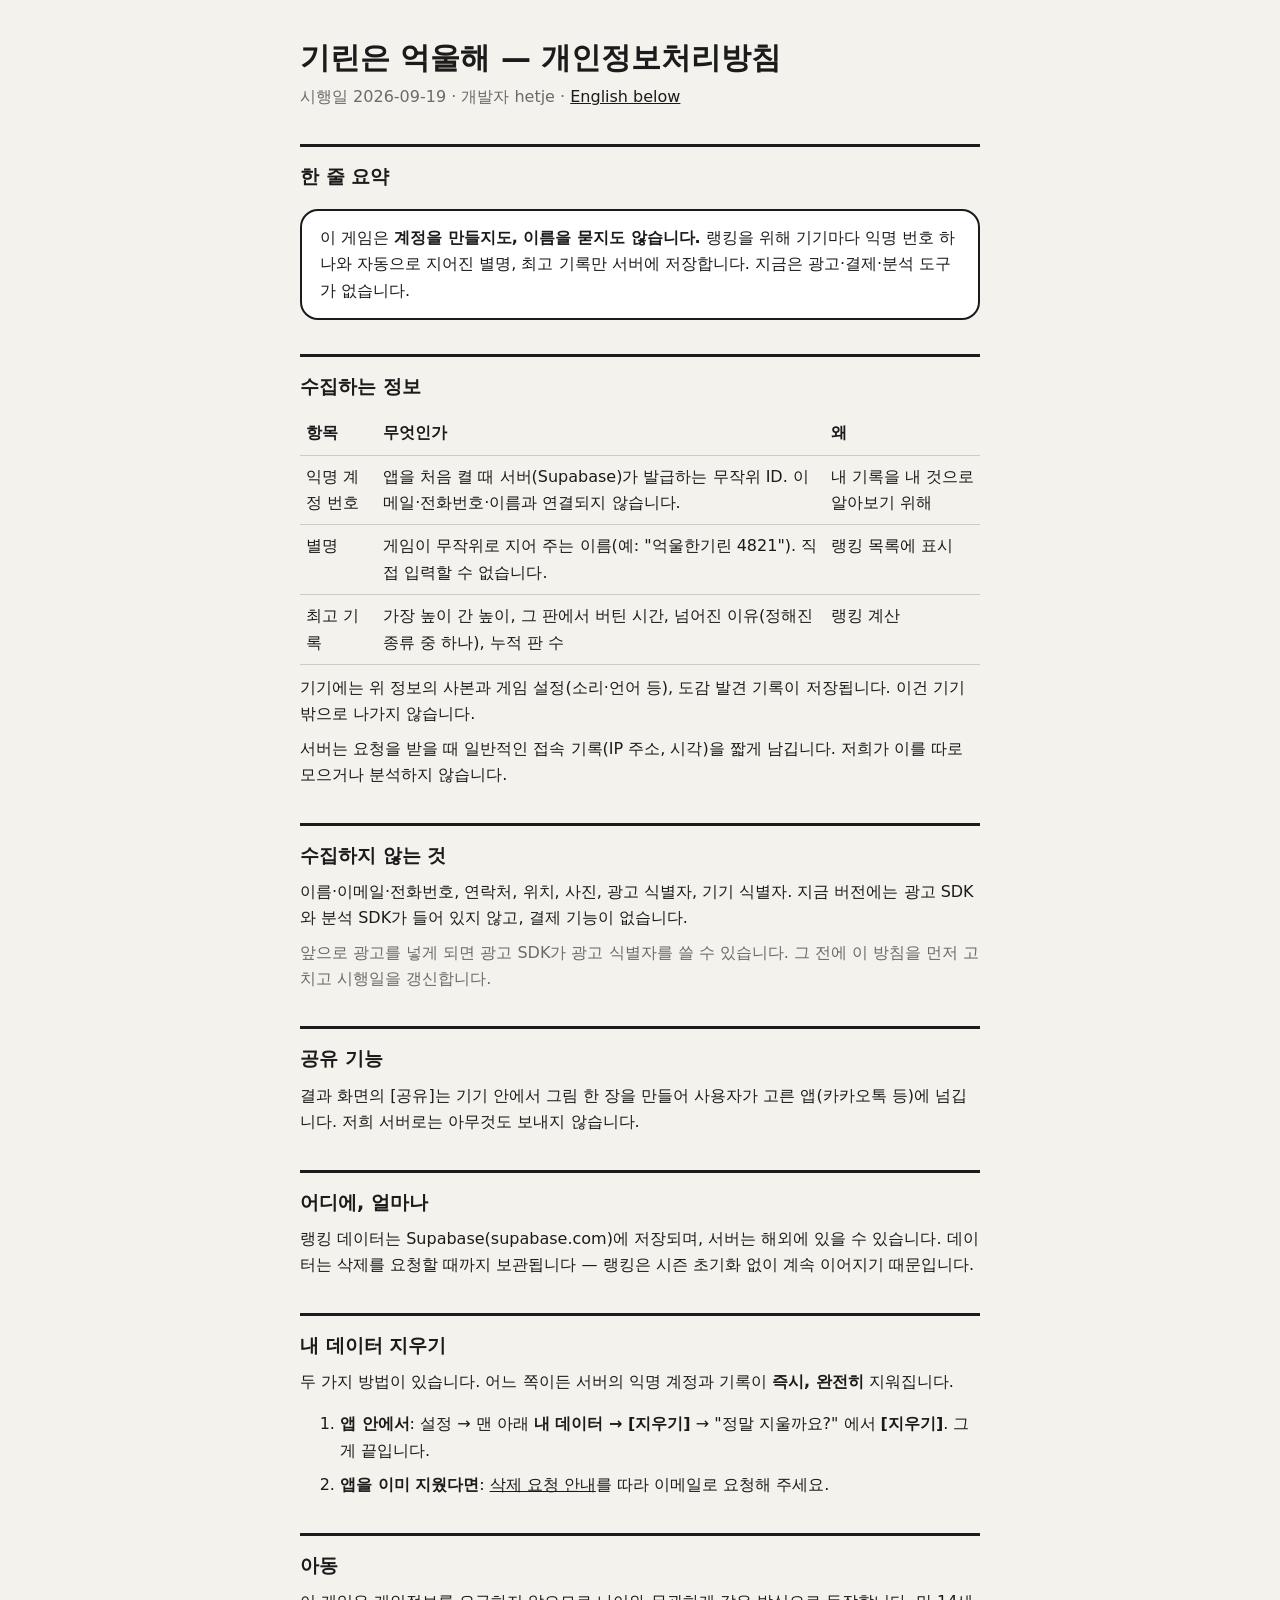
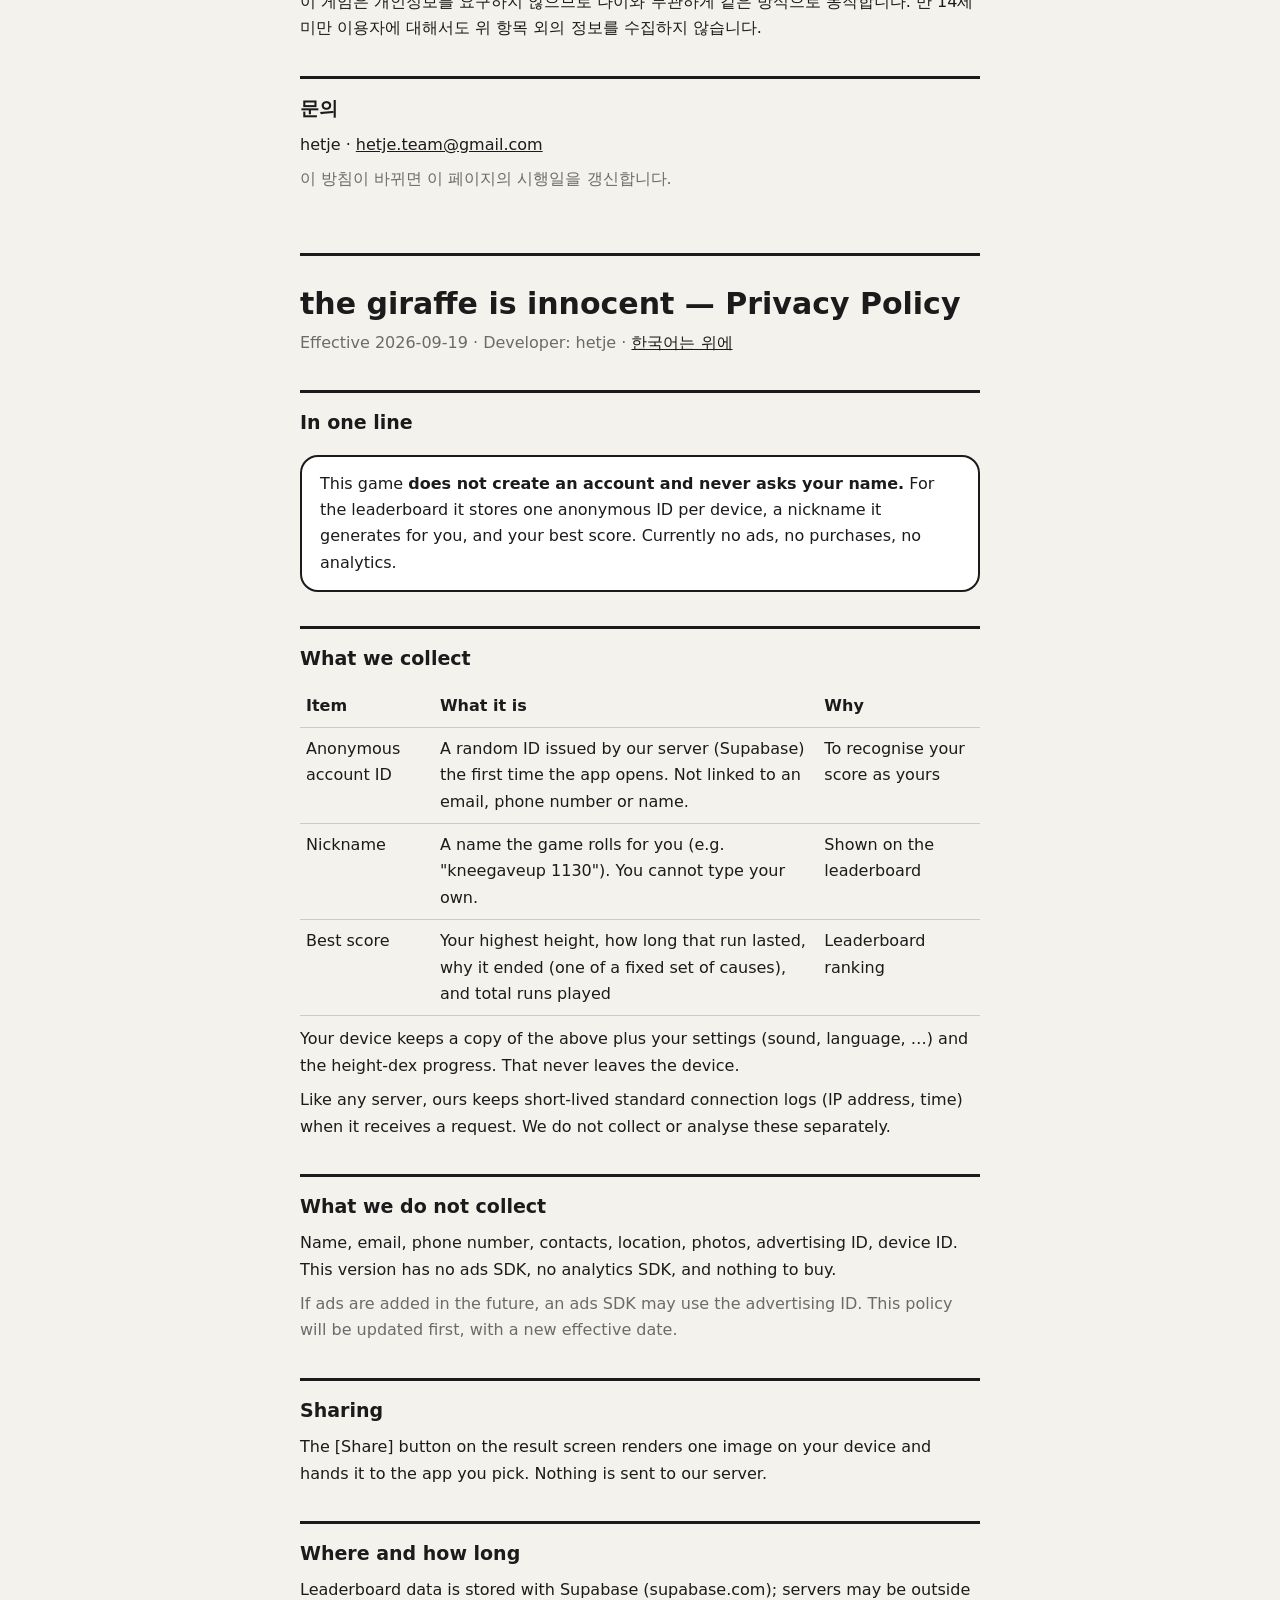
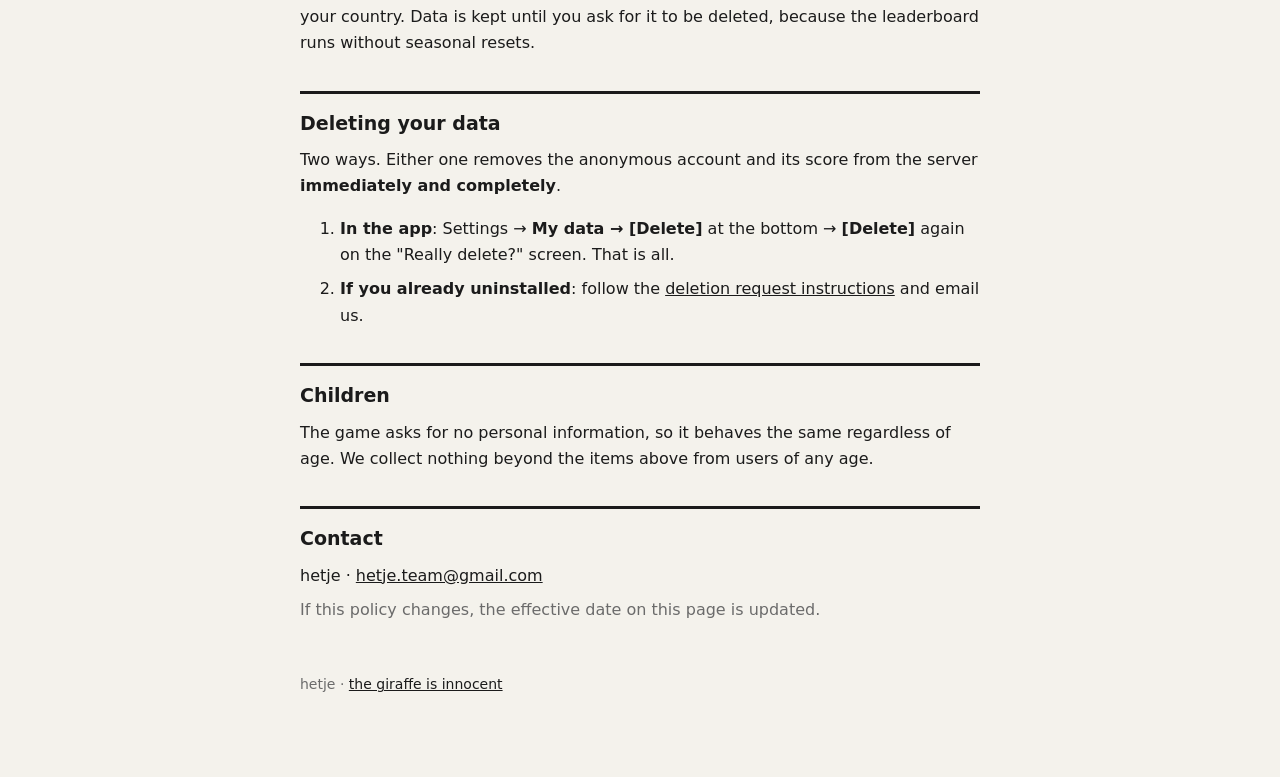
==== growleg/privacy.html @ 600aefa6 "growleg: privacy policy, data deletion, support page (ko/en)" ====
<!doctype html><html lang="ko"><head><meta charset="utf-8"><meta name="viewport" content="width=device-width,initial-scale=1">
<title>기린은 억울해 · 개인정보처리방침 / the giraffe is innocent · Privacy Policy</title>
<link rel="stylesheet" href="style.css"></head><body><main>

<h1 id="ko">기린은 억울해 — 개인정보처리방침</h1>
<p class="muted">시행일 2026-09-19 · 개발자 hetje · <a href="#en">English below</a></p>

<h2>한 줄 요약</h2>
<div class="box">이 게임은 <b>계정을 만들지도, 이름을 묻지도 않습니다.</b> 랭킹을 위해 기기마다 익명 번호 하나와 자동으로 지어진 별명, 최고 기록만 서버에 저장합니다. 지금은 광고·결제·분석 도구가 없습니다.</div>

<h2>수집하는 정보</h2>
<table>
<tr><th>항목</th><th>무엇인가</th><th>왜</th></tr>
<tr><td>익명 계정 번호</td><td>앱을 처음 켤 때 서버(Supabase)가 발급하는 무작위 ID. 이메일·전화번호·이름과 연결되지 않습니다.</td><td>내 기록을 내 것으로 알아보기 위해</td></tr>
<tr><td>별명</td><td>게임이 무작위로 지어 주는 이름(예: "억울한기린 4821"). 직접 입력할 수 없습니다.</td><td>랭킹 목록에 표시</td></tr>
<tr><td>최고 기록</td><td>가장 높이 간 높이, 그 판에서 버틴 시간, 넘어진 이유(정해진 종류 중 하나), 누적 판 수</td><td>랭킹 계산</td></tr>
</table>
<p>기기에는 위 정보의 사본과 게임 설정(소리·언어 등), 도감 발견 기록이 저장됩니다. 이건 기기 밖으로 나가지 않습니다.</p>
<p>서버는 요청을 받을 때 일반적인 접속 기록(IP 주소, 시각)을 짧게 남깁니다. 저희가 이를 따로 모으거나 분석하지 않습니다.</p>

<h2>수집하지 않는 것</h2>
<p>이름·이메일·전화번호, 연락처, 위치, 사진, 광고 식별자, 기기 식별자. 지금 버전에는 광고 SDK와 분석 SDK가 들어 있지 않고, 결제 기능이 없습니다.</p>
<p class="muted">앞으로 광고를 넣게 되면 광고 SDK가 광고 식별자를 쓸 수 있습니다. 그 전에 이 방침을 먼저 고치고 시행일을 갱신합니다.</p>

<h2>공유 기능</h2>
<p>결과 화면의 [공유]는 기기 안에서 그림 한 장을 만들어 사용자가 고른 앱(카카오톡 등)에 넘깁니다. 저희 서버로는 아무것도 보내지 않습니다.</p>

<h2>어디에, 얼마나</h2>
<p>랭킹 데이터는 Supabase(supabase.com)에 저장되며, 서버는 해외에 있을 수 있습니다. 데이터는 삭제를 요청할 때까지 보관됩니다 — 랭킹은 시즌 초기화 없이 계속 이어지기 때문입니다.</p>

<h2>내 데이터 지우기</h2>
<p>두 가지 방법이 있습니다. 어느 쪽이든 서버의 익명 계정과 기록이 <b>즉시, 완전히</b> 지워집니다.</p>
<ol>
<li><b>앱 안에서</b>: 설정 → 맨 아래 <b>내 데이터 → [지우기]</b> → "정말 지울까요?" 에서 <b>[지우기]</b>. 그게 끝입니다.</li>
<li><b>앱을 이미 지웠다면</b>: <a href="delete.html">삭제 요청 안내</a>를 따라 이메일로 요청해 주세요.</li>
</ol>

<h2>아동</h2>
<p>이 게임은 개인정보를 요구하지 않으므로 나이와 무관하게 같은 방식으로 동작합니다. 만 14세 미만 이용자에 대해서도 위 항목 외의 정보를 수집하지 않습니다.</p>

<h2>문의</h2>
<p>hetje · <a href="mailto:hetje.team@gmail.com">hetje.team@gmail.com</a></p>
<p class="muted">이 방침이 바뀌면 이 페이지의 시행일을 갱신합니다.</p>

<hr style="border:0;border-top:3px solid #1b1b1b;margin:60px 0 30px">

<h1 id="en">the giraffe is innocent — Privacy Policy</h1>
<p class="muted">Effective 2026-09-19 · Developer: hetje · <a href="#ko">한국어는 위에</a></p>

<h2>In one line</h2>
<div class="box">This game <b>does not create an account and never asks your name.</b> For the leaderboard it stores one anonymous ID per device, a nickname it generates for you, and your best score. Currently no ads, no purchases, no analytics.</div>

<h2>What we collect</h2>
<table>
<tr><th>Item</th><th>What it is</th><th>Why</th></tr>
<tr><td>Anonymous account ID</td><td>A random ID issued by our server (Supabase) the first time the app opens. Not linked to an email, phone number or name.</td><td>To recognise your score as yours</td></tr>
<tr><td>Nickname</td><td>A name the game rolls for you (e.g. "kneegaveup 1130"). You cannot type your own.</td><td>Shown on the leaderboard</td></tr>
<tr><td>Best score</td><td>Your highest height, how long that run lasted, why it ended (one of a fixed set of causes), and total runs played</td><td>Leaderboard ranking</td></tr>
</table>
<p>Your device keeps a copy of the above plus your settings (sound, language, …) and the height-dex progress. That never leaves the device.</p>
<p>Like any server, ours keeps short-lived standard connection logs (IP address, time) when it receives a request. We do not collect or analyse these separately.</p>

<h2>What we do not collect</h2>
<p>Name, email, phone number, contacts, location, photos, advertising ID, device ID. This version has no ads SDK, no analytics SDK, and nothing to buy.</p>
<p class="muted">If ads are added in the future, an ads SDK may use the advertising ID. This policy will be updated first, with a new effective date.</p>

<h2>Sharing</h2>
<p>The [Share] button on the result screen renders one image on your device and hands it to the app you pick. Nothing is sent to our server.</p>

<h2>Where and how long</h2>
<p>Leaderboard data is stored with Supabase (supabase.com); servers may be outside your country. Data is kept until you ask for it to be deleted, because the leaderboard runs without seasonal resets.</p>

<h2>Deleting your data</h2>
<p>Two ways. Either one removes the anonymous account and its score from the server <b>immediately and completely</b>.</p>
<ol>
<li><b>In the app</b>: Settings → <b>My data → [Delete]</b> at the bottom → <b>[Delete]</b> again on the "Really delete?" screen. That is all.</li>
<li><b>If you already uninstalled</b>: follow the <a href="delete.html#en">deletion request instructions</a> and email us.</li>
</ol>

<h2>Children</h2>
<p>The game asks for no personal information, so it behaves the same regardless of age. We collect nothing beyond the items above from users of any age.</p>

<h2>Contact</h2>
<p>hetje · <a href="mailto:hetje.team@gmail.com">hetje.team@gmail.com</a></p>
<p class="muted">If this policy changes, the effective date on this page is updated.</p>

<footer>hetje · <a href="index.html">the giraffe is innocent</a></footer>
</main></body></html>
---- growleg/style.css ----
:root{color-scheme:light;--ink:#1b1b1b;--paper:#f4f2ec;--grey:#6b6b6b}
body{margin:0;background:var(--paper);color:var(--ink);font:16px/1.65 -apple-system,"Apple SD Gothic Neo","Noto Sans KR",system-ui,sans-serif}
main{max-width:680px;margin:0 auto;padding:40px 22px 80px}
h1{font-size:30px;line-height:1.2;margin:0 0 6px}
h2{font-size:19px;margin:34px 0 8px;padding-top:14px;border-top:3px solid var(--ink)}
p,li{margin:8px 0}small,.muted{color:var(--grey)}
a{color:var(--ink)}
.lang{display:flex;gap:8px;margin:14px 0 26px}
.lang a{border:2.5px solid var(--ink);border-radius:999px;padding:6px 16px;text-decoration:none;font-weight:600;background:#fff}
.lang a.on{background:var(--ink);color:#fff}
table{border-collapse:collapse;width:100%;margin:10px 0}
td,th{border-bottom:1.5px solid #cfcbc2;padding:8px 6px;text-align:left;vertical-align:top}
th{font-weight:700}
code{background:#e9e6de;padding:1px 6px;border-radius:6px}
.box{border:2.5px solid var(--ink);border-radius:18px;padding:14px 18px;margin:16px 0;background:#fff}
footer{margin-top:50px;color:var(--grey);font-size:14px}
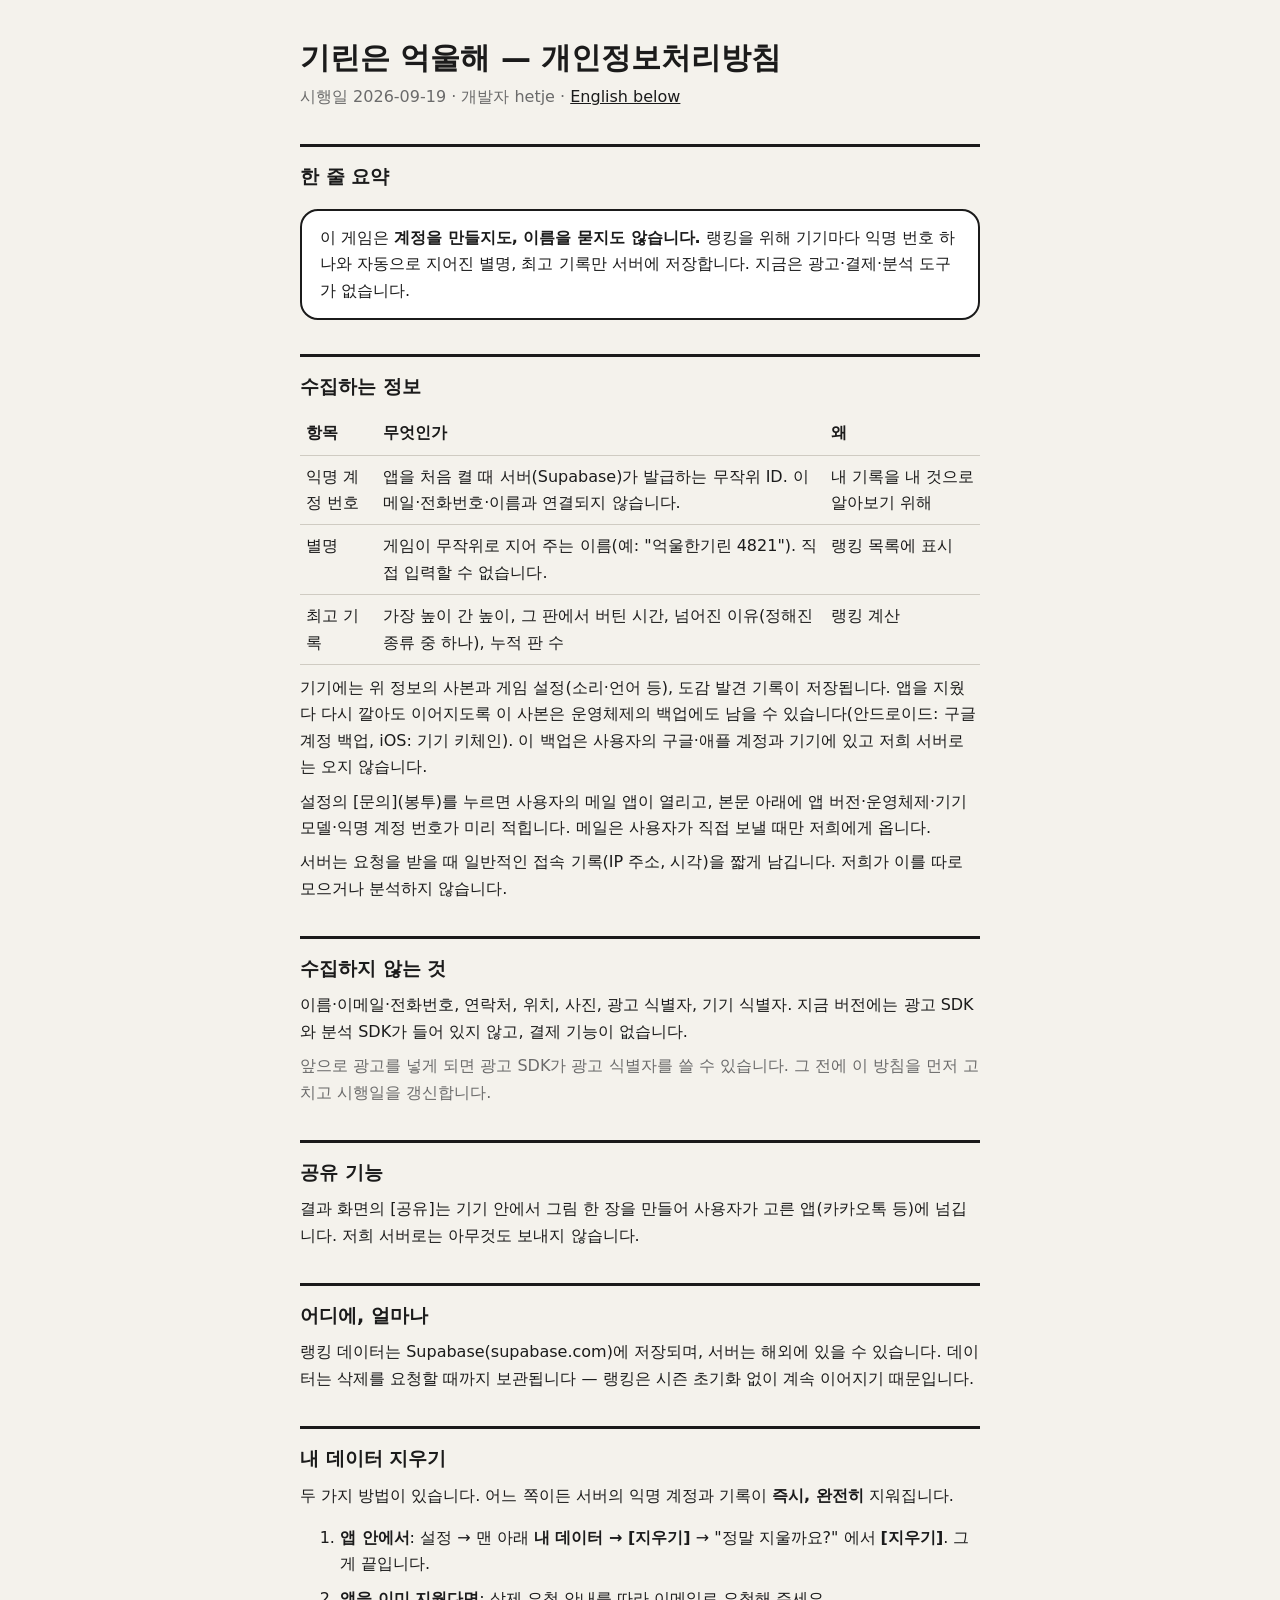
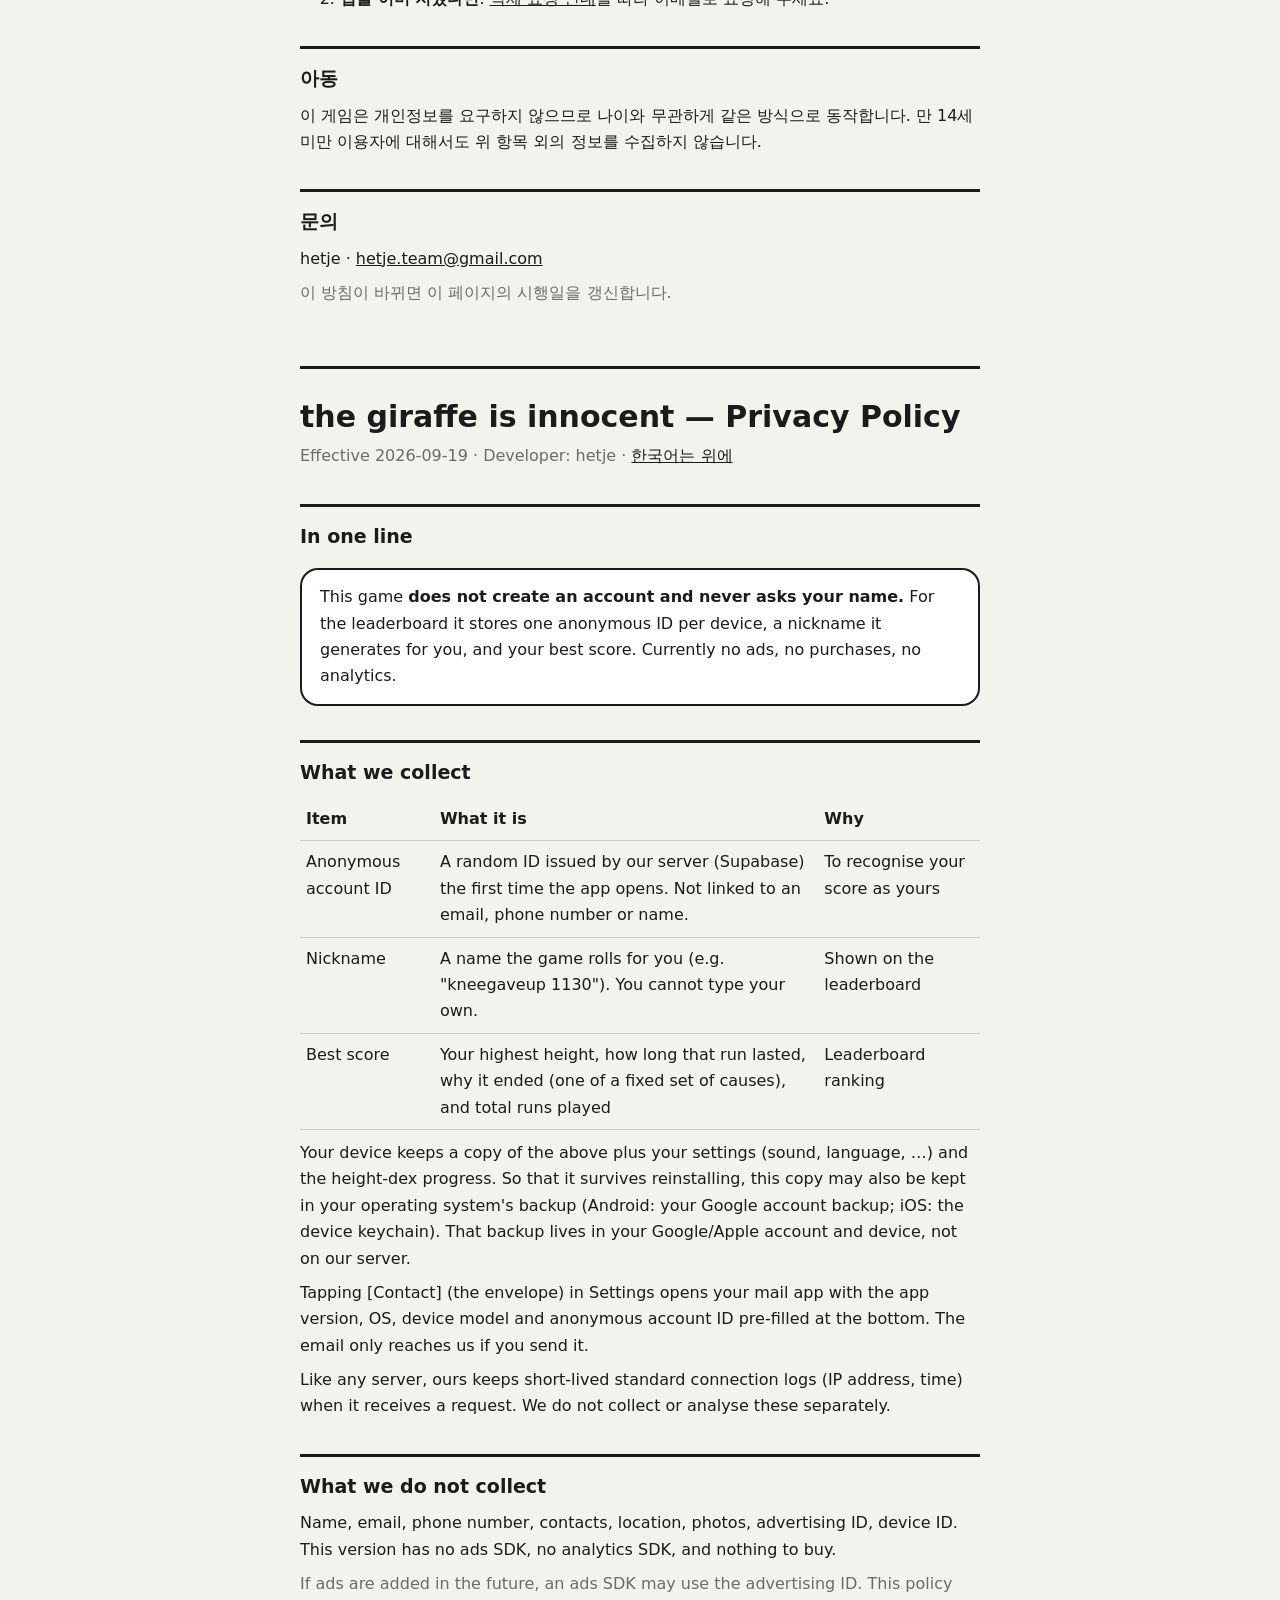
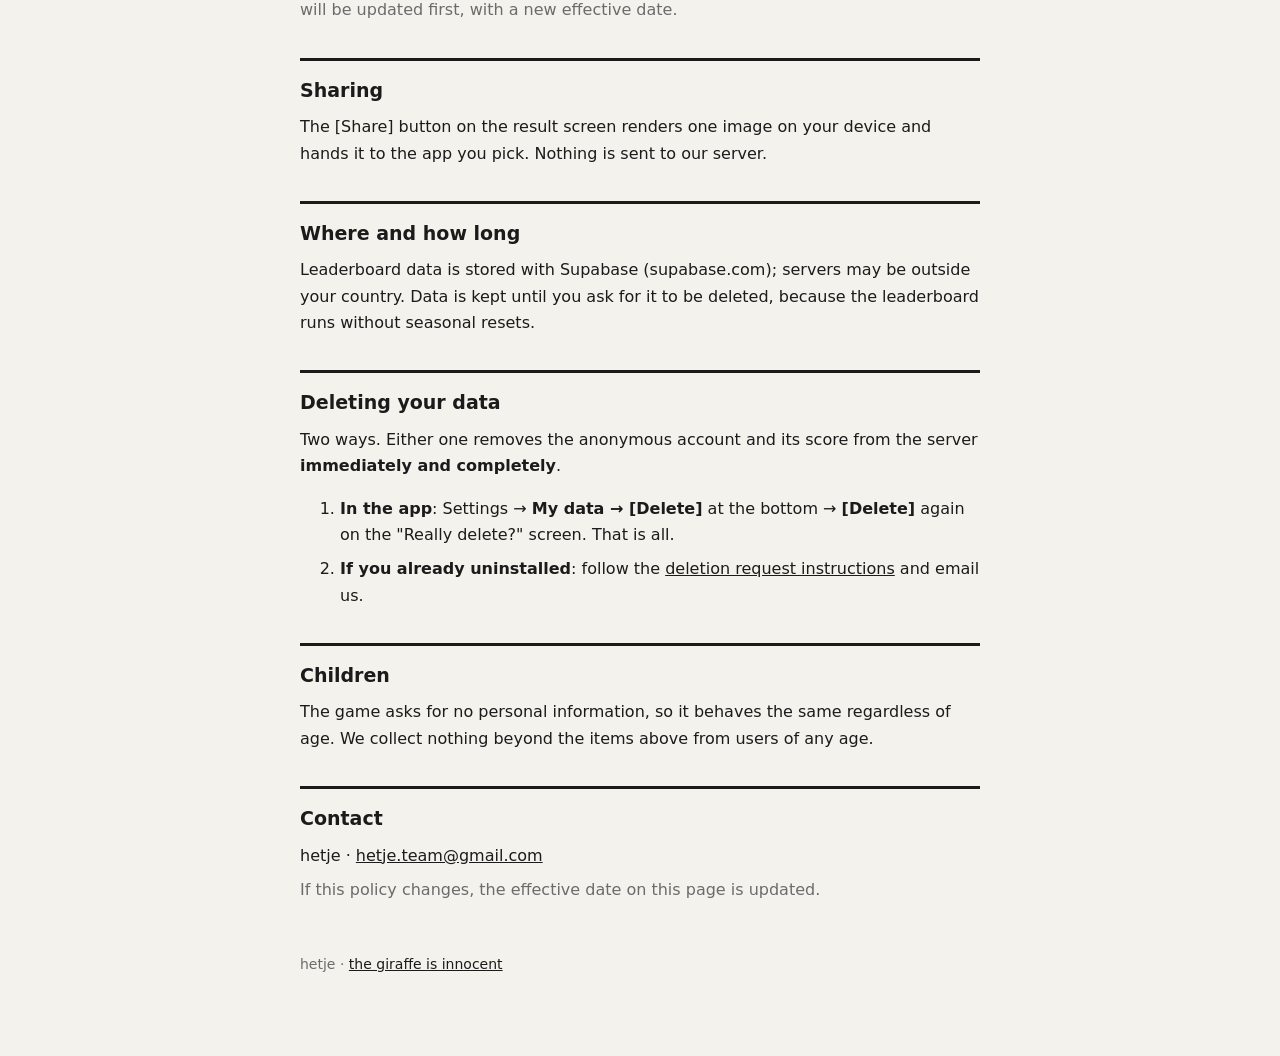
==== commit 3641299f: "growleg: 개인정보 처리방침 — OS 백업(구글 백업·iOS 키체인) 사본, 설정 문의 메일 내용 (1.4.3)" ====
--- a/growleg/privacy.html
+++ b/growleg/privacy.html
@@ -15,7 +15,8 @@
 <tr><td>별명</td><td>게임이 무작위로 지어 주는 이름(예: "억울한기린 4821"). 직접 입력할 수 없습니다.</td><td>랭킹 목록에 표시</td></tr>
 <tr><td>최고 기록</td><td>가장 높이 간 높이, 그 판에서 버틴 시간, 넘어진 이유(정해진 종류 중 하나), 누적 판 수</td><td>랭킹 계산</td></tr>
 </table>
-<p>기기에는 위 정보의 사본과 게임 설정(소리·언어 등), 도감 발견 기록이 저장됩니다. 이건 기기 밖으로 나가지 않습니다.</p>
+<p>기기에는 위 정보의 사본과 게임 설정(소리·언어 등), 도감 발견 기록이 저장됩니다. 앱을 지웠다 다시 깔아도 이어지도록 이 사본은 운영체제의 백업에도 남을 수 있습니다(안드로이드: 구글 계정 백업, iOS: 기기 키체인). 이 백업은 사용자의 구글·애플 계정과 기기에 있고 저희 서버로는 오지 않습니다.</p>
+<p>설정의 [문의](봉투)를 누르면 사용자의 메일 앱이 열리고, 본문 아래에 앱 버전·운영체제·기기 모델·익명 계정 번호가 미리 적힙니다. 메일은 사용자가 직접 보낼 때만 저희에게 옵니다.</p>
 <p>서버는 요청을 받을 때 일반적인 접속 기록(IP 주소, 시각)을 짧게 남깁니다. 저희가 이를 따로 모으거나 분석하지 않습니다.</p>
 
 <h2>수집하지 않는 것</h2>
@@ -57,7 +58,8 @@
 <tr><td>Nickname</td><td>A name the game rolls for you (e.g. "kneegaveup 1130"). You cannot type your own.</td><td>Shown on the leaderboard</td></tr>
 <tr><td>Best score</td><td>Your highest height, how long that run lasted, why it ended (one of a fixed set of causes), and total runs played</td><td>Leaderboard ranking</td></tr>
 </table>
-<p>Your device keeps a copy of the above plus your settings (sound, language, …) and the height-dex progress. That never leaves the device.</p>
+<p>Your device keeps a copy of the above plus your settings (sound, language, …) and the height-dex progress. So that it survives reinstalling, this copy may also be kept in your operating system's backup (Android: your Google account backup; iOS: the device keychain). That backup lives in your Google/Apple account and device, not on our server.</p>
+<p>Tapping [Contact] (the envelope) in Settings opens your mail app with the app version, OS, device model and anonymous account ID pre-filled at the bottom. The email only reaches us if you send it.</p>
 <p>Like any server, ours keeps short-lived standard connection logs (IP address, time) when it receives a request. We do not collect or analyse these separately.</p>
 
 <h2>What we do not collect</h2>
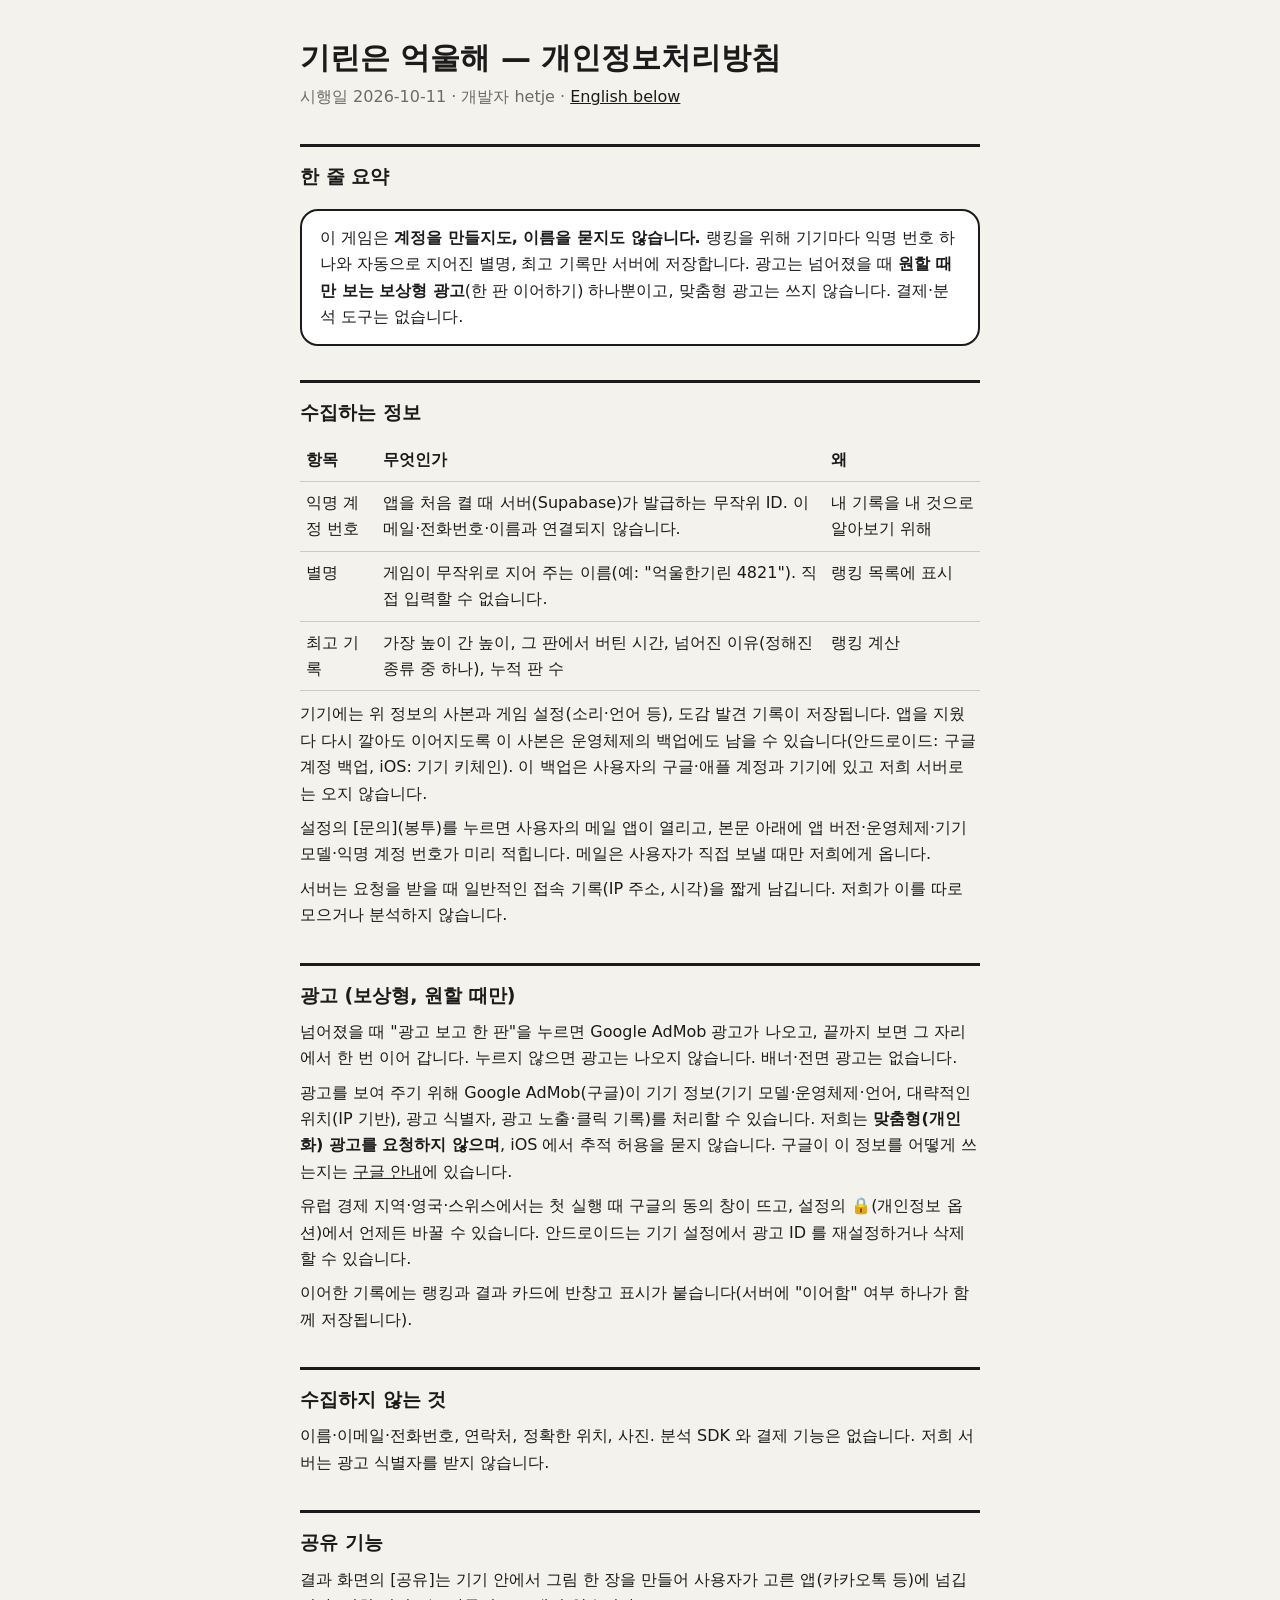
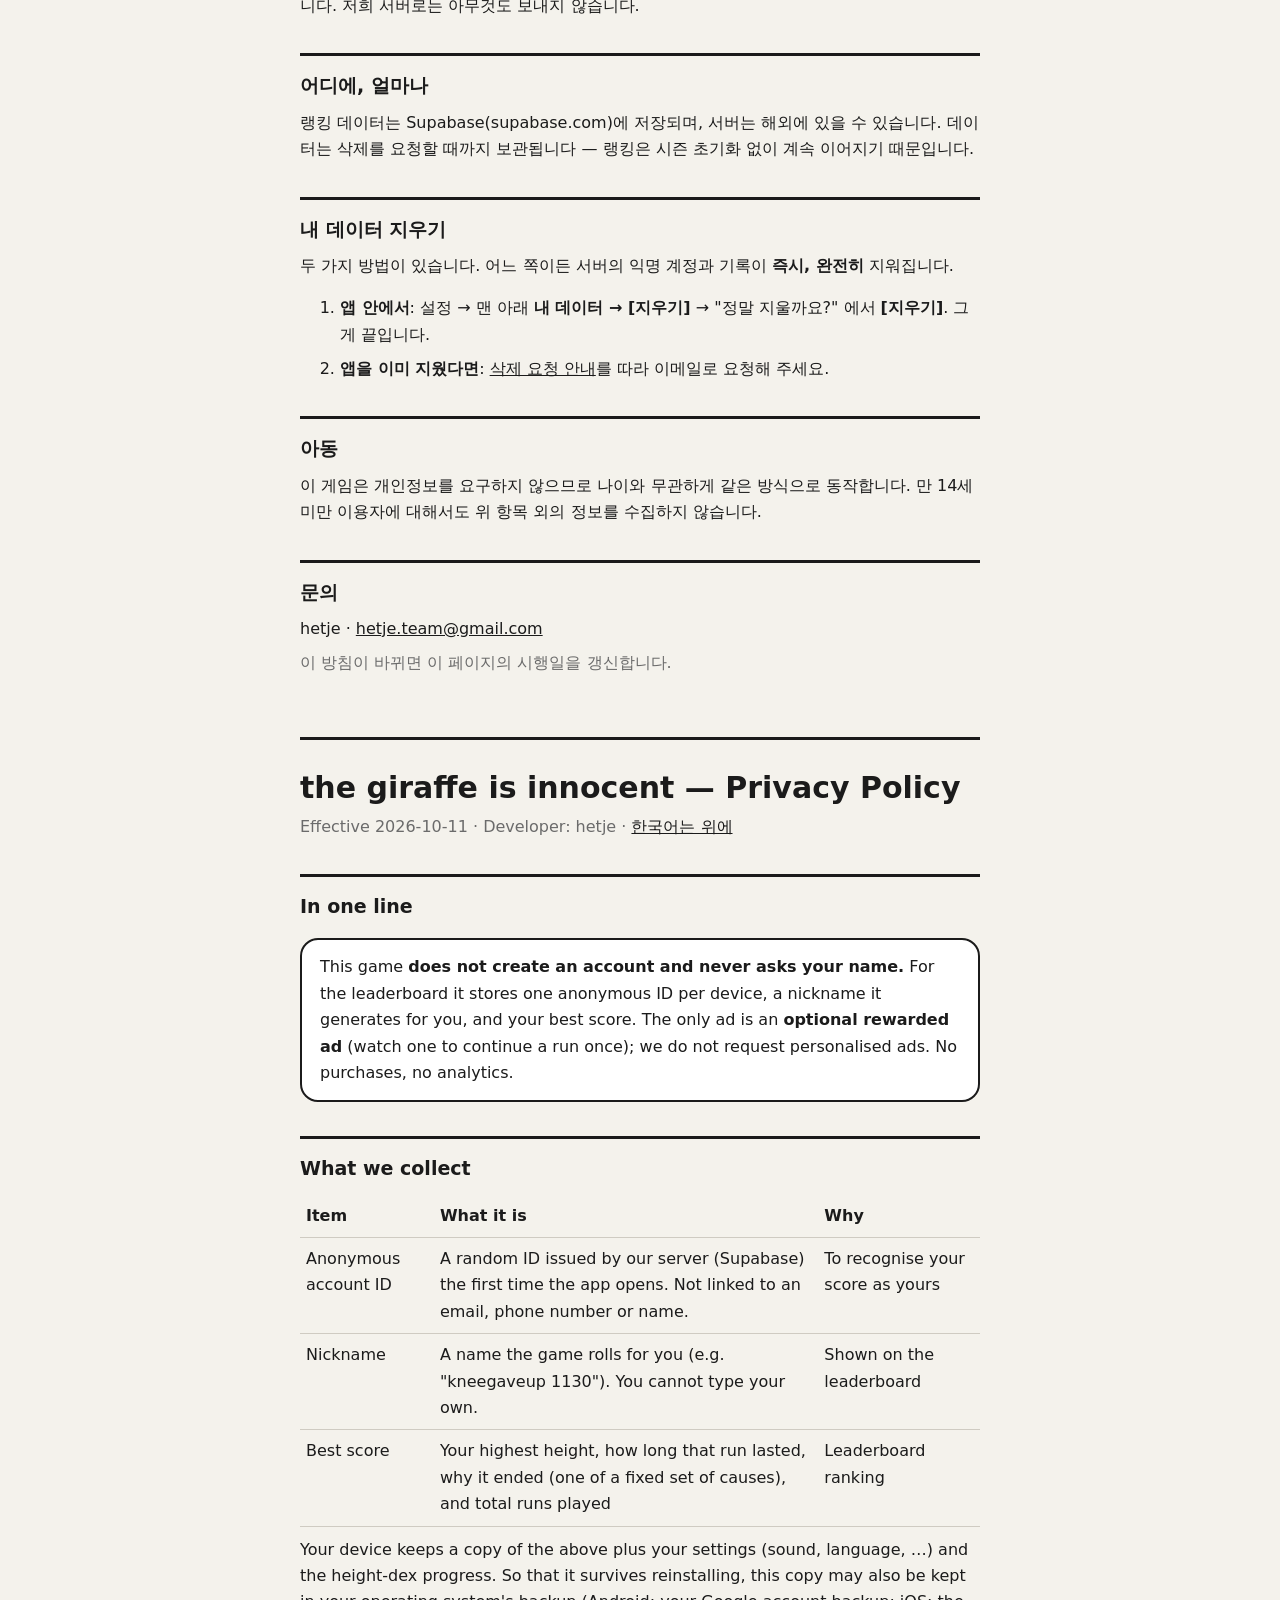
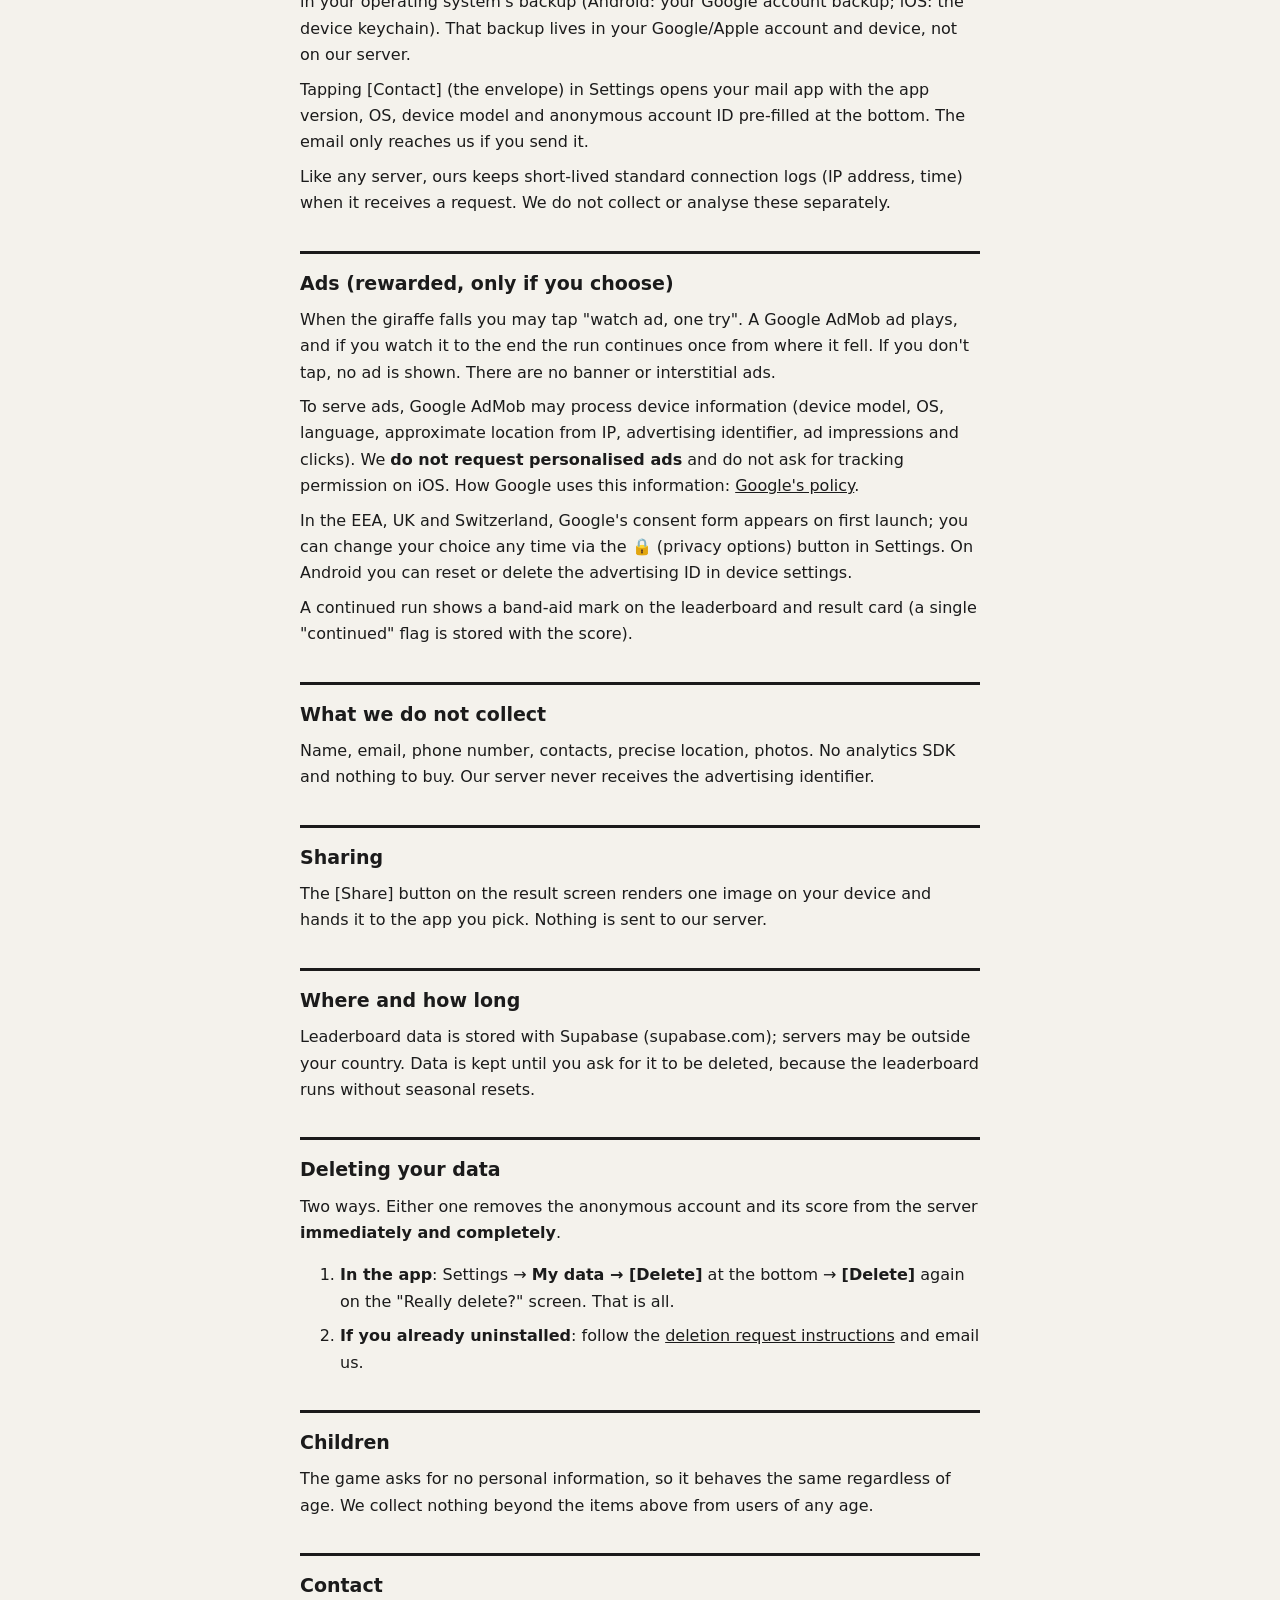
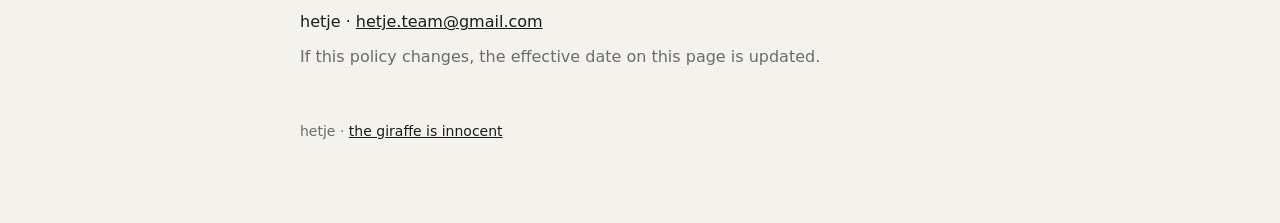
==== commit 9d8345f8: "growleg: 개인정보처리방침 — 보상형 광고(AdMob·UMP, 비개인화) 추가, 시행일 2026-10-11" ====
--- a/growleg/privacy.html
+++ b/growleg/privacy.html
@@ -3,10 +3,10 @@
 <link rel="stylesheet" href="style.css"></head><body><main>
 
 <h1 id="ko">기린은 억울해 — 개인정보처리방침</h1>
-<p class="muted">시행일 2026-09-19 · 개발자 hetje · <a href="#en">English below</a></p>
+<p class="muted">시행일 2026-10-11 · 개발자 hetje · <a href="#en">English below</a></p>
 
 <h2>한 줄 요약</h2>
-<div class="box">이 게임은 <b>계정을 만들지도, 이름을 묻지도 않습니다.</b> 랭킹을 위해 기기마다 익명 번호 하나와 자동으로 지어진 별명, 최고 기록만 서버에 저장합니다. 지금은 광고·결제·분석 도구가 없습니다.</div>
+<div class="box">이 게임은 <b>계정을 만들지도, 이름을 묻지도 않습니다.</b> 랭킹을 위해 기기마다 익명 번호 하나와 자동으로 지어진 별명, 최고 기록만 서버에 저장합니다. 광고는 넘어졌을 때 <b>원할 때만 보는 보상형 광고</b>(한 판 이어하기) 하나뿐이고, 맞춤형 광고는 쓰지 않습니다. 결제·분석 도구는 없습니다.</div>
 
 <h2>수집하는 정보</h2>
 <table>
@@ -19,9 +19,14 @@
 <p>설정의 [문의](봉투)를 누르면 사용자의 메일 앱이 열리고, 본문 아래에 앱 버전·운영체제·기기 모델·익명 계정 번호가 미리 적힙니다. 메일은 사용자가 직접 보낼 때만 저희에게 옵니다.</p>
 <p>서버는 요청을 받을 때 일반적인 접속 기록(IP 주소, 시각)을 짧게 남깁니다. 저희가 이를 따로 모으거나 분석하지 않습니다.</p>
 
+<h2>광고 (보상형, 원할 때만)</h2>
+<p>넘어졌을 때 "광고 보고 한 판"을 누르면 Google AdMob 광고가 나오고, 끝까지 보면 그 자리에서 한 번 이어 갑니다. 누르지 않으면 광고는 나오지 않습니다. 배너·전면 광고는 없습니다.</p>
+<p>광고를 보여 주기 위해 Google AdMob(구글)이 기기 정보(기기 모델·운영체제·언어, 대략적인 위치(IP 기반), 광고 식별자, 광고 노출·클릭 기록)를 처리할 수 있습니다. 저희는 <b>맞춤형(개인화) 광고를 요청하지 않으며</b>, iOS 에서 추적 허용을 묻지 않습니다. 구글이 이 정보를 어떻게 쓰는지는 <a href="https://policies.google.com/technologies/partner-sites">구글 안내</a>에 있습니다.</p>
+<p>유럽 경제 지역·영국·스위스에서는 첫 실행 때 구글의 동의 창이 뜨고, 설정의 🔒(개인정보 옵션)에서 언제든 바꿀 수 있습니다. 안드로이드는 기기 설정에서 광고 ID 를 재설정하거나 삭제할 수 있습니다.</p>
+<p>이어한 기록에는 랭킹과 결과 카드에 반창고 표시가 붙습니다(서버에 "이어함" 여부 하나가 함께 저장됩니다).</p>
+
 <h2>수집하지 않는 것</h2>
-<p>이름·이메일·전화번호, 연락처, 위치, 사진, 광고 식별자, 기기 식별자. 지금 버전에는 광고 SDK와 분석 SDK가 들어 있지 않고, 결제 기능이 없습니다.</p>
-<p class="muted">앞으로 광고를 넣게 되면 광고 SDK가 광고 식별자를 쓸 수 있습니다. 그 전에 이 방침을 먼저 고치고 시행일을 갱신합니다.</p>
+<p>이름·이메일·전화번호, 연락처, 정확한 위치, 사진. 분석 SDK 와 결제 기능은 없습니다. 저희 서버는 광고 식별자를 받지 않습니다.</p>
 
 <h2>공유 기능</h2>
 <p>결과 화면의 [공유]는 기기 안에서 그림 한 장을 만들어 사용자가 고른 앱(카카오톡 등)에 넘깁니다. 저희 서버로는 아무것도 보내지 않습니다.</p>
@@ -46,10 +51,10 @@
 <hr style="border:0;border-top:3px solid #1b1b1b;margin:60px 0 30px">
 
 <h1 id="en">the giraffe is innocent — Privacy Policy</h1>
-<p class="muted">Effective 2026-09-19 · Developer: hetje · <a href="#ko">한국어는 위에</a></p>
+<p class="muted">Effective 2026-10-11 · Developer: hetje · <a href="#ko">한국어는 위에</a></p>
 
 <h2>In one line</h2>
-<div class="box">This game <b>does not create an account and never asks your name.</b> For the leaderboard it stores one anonymous ID per device, a nickname it generates for you, and your best score. Currently no ads, no purchases, no analytics.</div>
+<div class="box">This game <b>does not create an account and never asks your name.</b> For the leaderboard it stores one anonymous ID per device, a nickname it generates for you, and your best score. The only ad is an <b>optional rewarded ad</b> (watch one to continue a run once); we do not request personalised ads. No purchases, no analytics.</div>
 
 <h2>What we collect</h2>
 <table>
@@ -62,9 +67,14 @@
 <p>Tapping [Contact] (the envelope) in Settings opens your mail app with the app version, OS, device model and anonymous account ID pre-filled at the bottom. The email only reaches us if you send it.</p>
 <p>Like any server, ours keeps short-lived standard connection logs (IP address, time) when it receives a request. We do not collect or analyse these separately.</p>
 
+<h2>Ads (rewarded, only if you choose)</h2>
+<p>When the giraffe falls you may tap "watch ad, one try". A Google AdMob ad plays, and if you watch it to the end the run continues once from where it fell. If you don't tap, no ad is shown. There are no banner or interstitial ads.</p>
+<p>To serve ads, Google AdMob may process device information (device model, OS, language, approximate location from IP, advertising identifier, ad impressions and clicks). We <b>do not request personalised ads</b> and do not ask for tracking permission on iOS. How Google uses this information: <a href="https://policies.google.com/technologies/partner-sites">Google's policy</a>.</p>
+<p>In the EEA, UK and Switzerland, Google's consent form appears on first launch; you can change your choice any time via the 🔒 (privacy options) button in Settings. On Android you can reset or delete the advertising ID in device settings.</p>
+<p>A continued run shows a band-aid mark on the leaderboard and result card (a single "continued" flag is stored with the score).</p>
+
 <h2>What we do not collect</h2>
-<p>Name, email, phone number, contacts, location, photos, advertising ID, device ID. This version has no ads SDK, no analytics SDK, and nothing to buy.</p>
-<p class="muted">If ads are added in the future, an ads SDK may use the advertising ID. This policy will be updated first, with a new effective date.</p>
+<p>Name, email, phone number, contacts, precise location, photos. No analytics SDK and nothing to buy. Our server never receives the advertising identifier.</p>
 
 <h2>Sharing</h2>
 <p>The [Share] button on the result screen renders one image on your device and hands it to the app you pick. Nothing is sent to our server.</p>
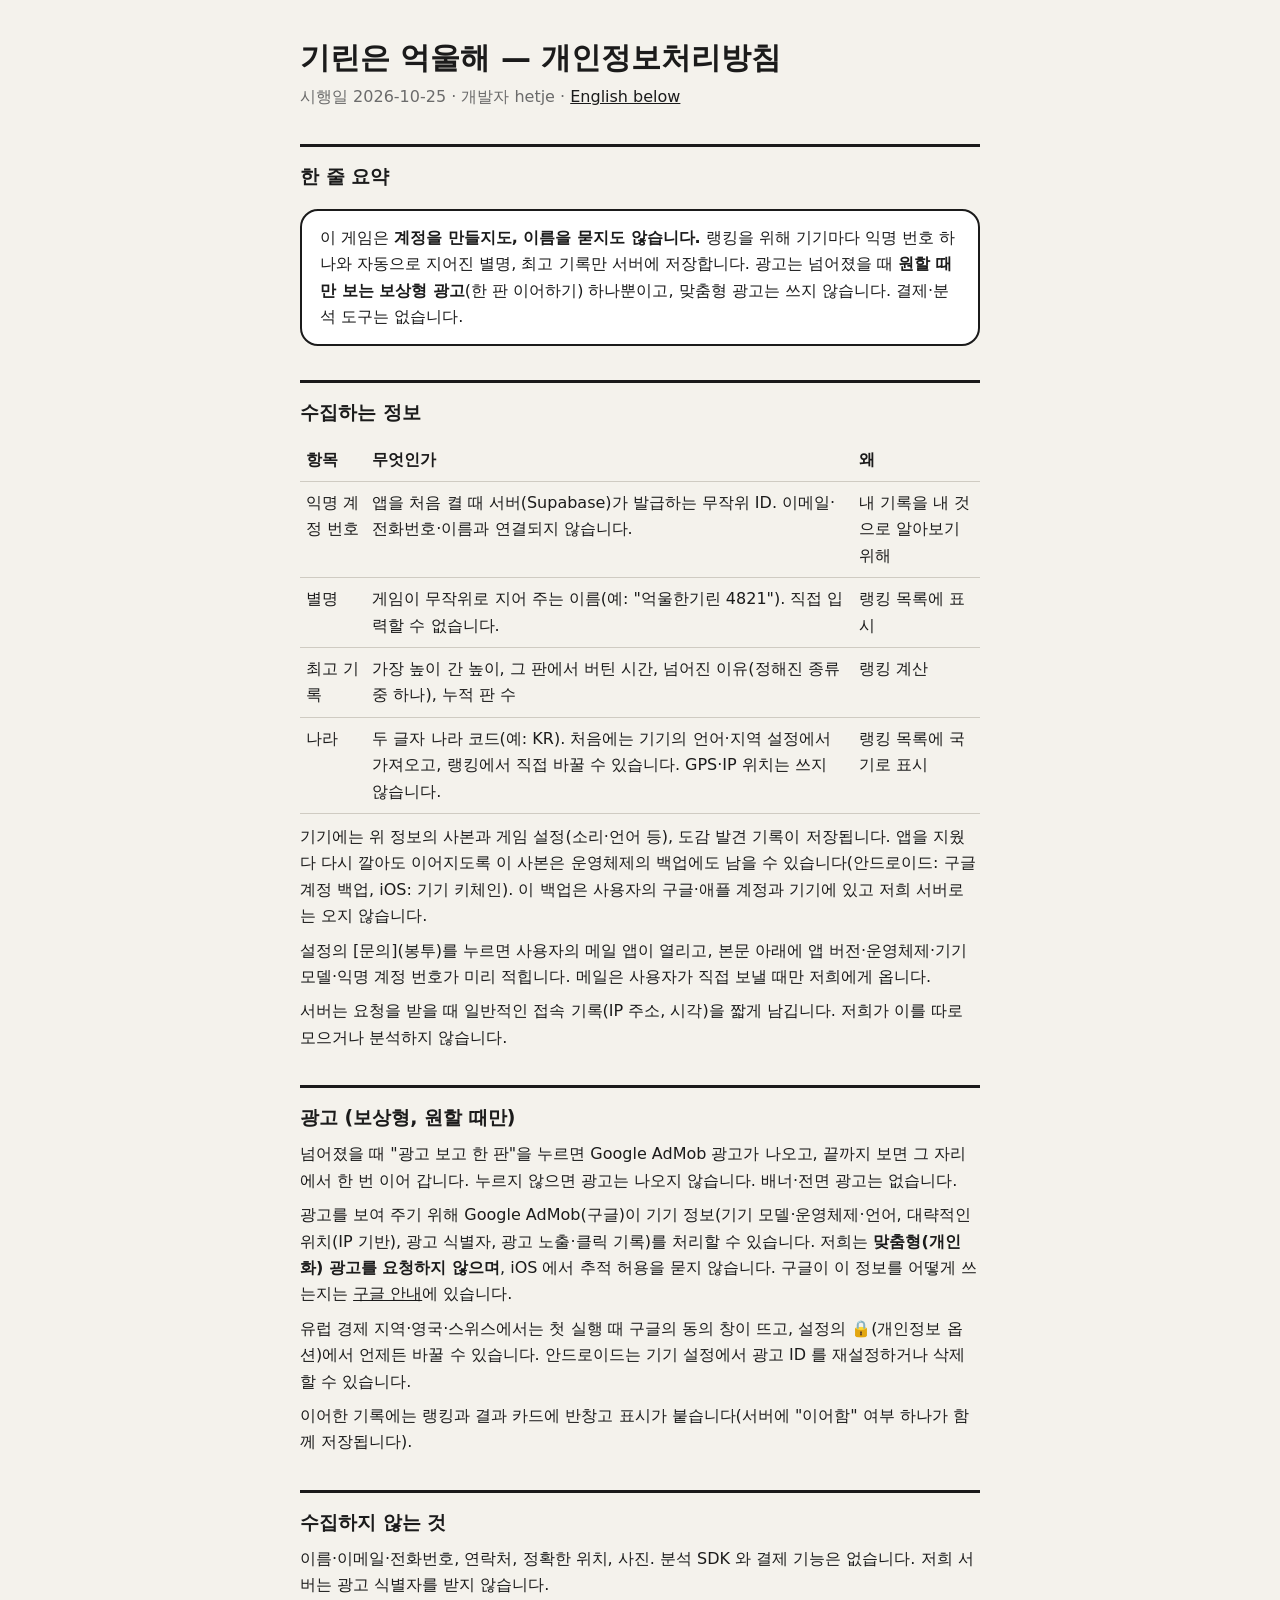
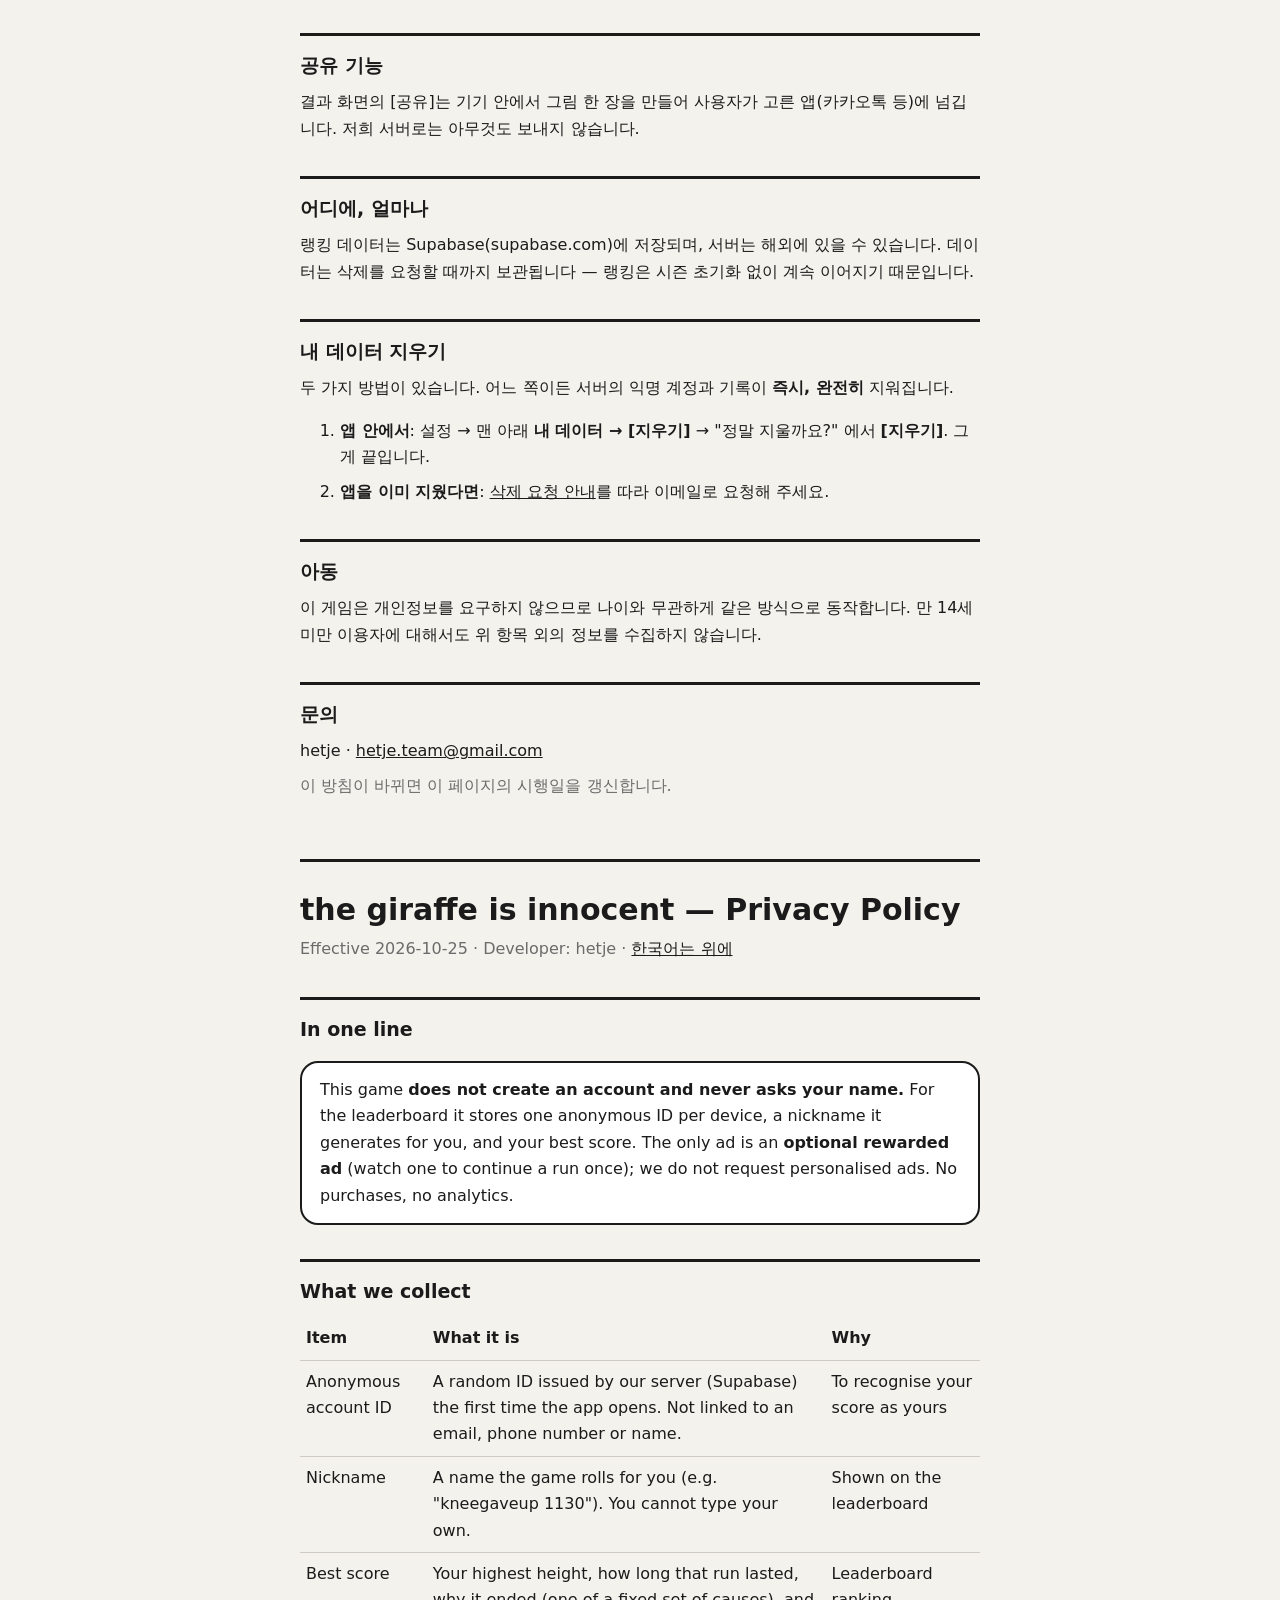
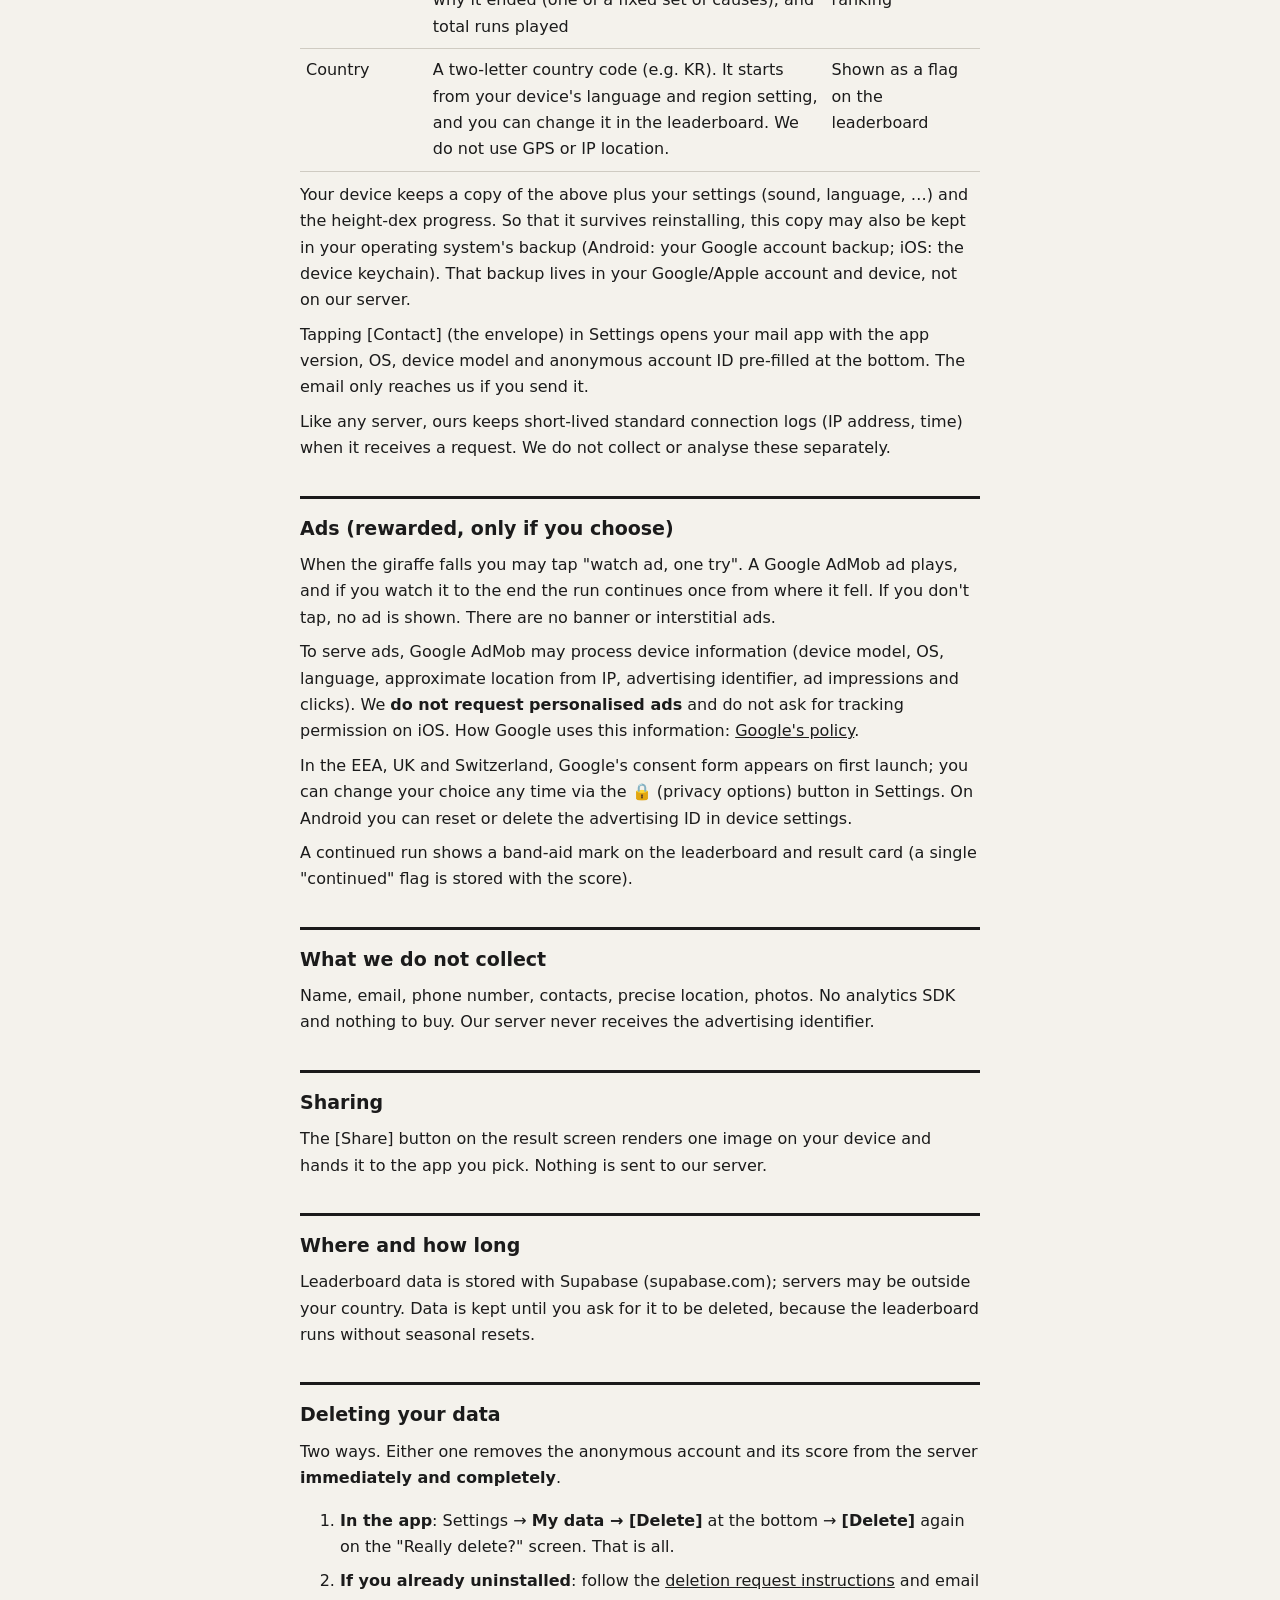
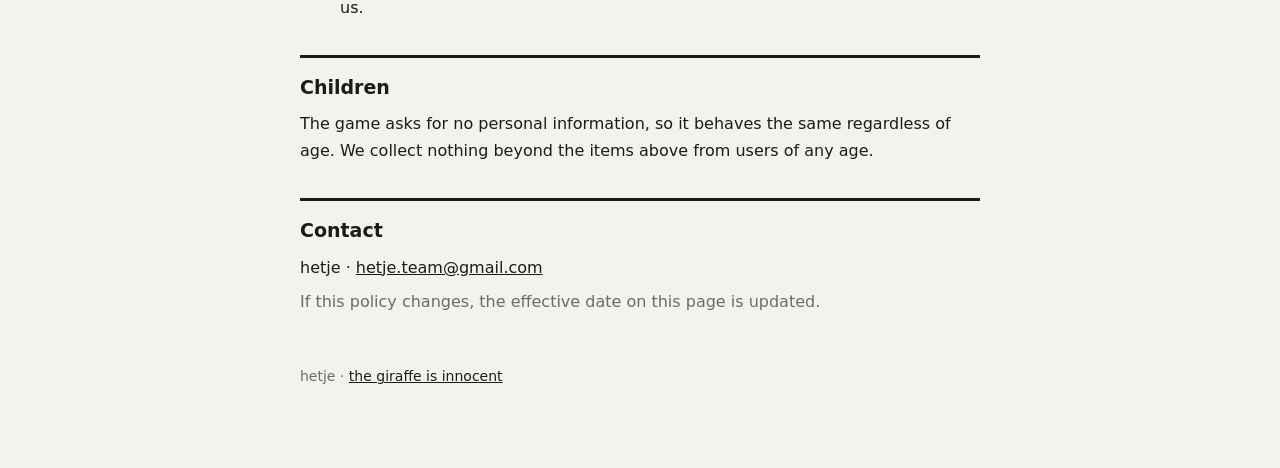
==== commit c3a53763: "growleg: 개인정보처리방침 — 랭킹 국기용 나라 코드(기기 지역 설정·직접 선택, GPS·IP 아님) 추가, 시행일 2026-10-25 Co-Authored-By: Claud" ====
--- a/growleg/privacy.html
+++ b/growleg/privacy.html
@@ -3,7 +3,7 @@
 <link rel="stylesheet" href="style.css"></head><body><main>
 
 <h1 id="ko">기린은 억울해 — 개인정보처리방침</h1>
-<p class="muted">시행일 2026-10-11 · 개발자 hetje · <a href="#en">English below</a></p>
+<p class="muted">시행일 2026-10-25 · 개발자 hetje · <a href="#en">English below</a></p>
 
 <h2>한 줄 요약</h2>
 <div class="box">이 게임은 <b>계정을 만들지도, 이름을 묻지도 않습니다.</b> 랭킹을 위해 기기마다 익명 번호 하나와 자동으로 지어진 별명, 최고 기록만 서버에 저장합니다. 광고는 넘어졌을 때 <b>원할 때만 보는 보상형 광고</b>(한 판 이어하기) 하나뿐이고, 맞춤형 광고는 쓰지 않습니다. 결제·분석 도구는 없습니다.</div>
@@ -14,6 +14,7 @@
 <tr><td>익명 계정 번호</td><td>앱을 처음 켤 때 서버(Supabase)가 발급하는 무작위 ID. 이메일·전화번호·이름과 연결되지 않습니다.</td><td>내 기록을 내 것으로 알아보기 위해</td></tr>
 <tr><td>별명</td><td>게임이 무작위로 지어 주는 이름(예: "억울한기린 4821"). 직접 입력할 수 없습니다.</td><td>랭킹 목록에 표시</td></tr>
 <tr><td>최고 기록</td><td>가장 높이 간 높이, 그 판에서 버틴 시간, 넘어진 이유(정해진 종류 중 하나), 누적 판 수</td><td>랭킹 계산</td></tr>
+<tr><td>나라</td><td>두 글자 나라 코드(예: KR). 처음에는 기기의 언어·지역 설정에서 가져오고, 랭킹에서 직접 바꿀 수 있습니다. GPS·IP 위치는 쓰지 않습니다.</td><td>랭킹 목록에 국기로 표시</td></tr>
 </table>
 <p>기기에는 위 정보의 사본과 게임 설정(소리·언어 등), 도감 발견 기록이 저장됩니다. 앱을 지웠다 다시 깔아도 이어지도록 이 사본은 운영체제의 백업에도 남을 수 있습니다(안드로이드: 구글 계정 백업, iOS: 기기 키체인). 이 백업은 사용자의 구글·애플 계정과 기기에 있고 저희 서버로는 오지 않습니다.</p>
 <p>설정의 [문의](봉투)를 누르면 사용자의 메일 앱이 열리고, 본문 아래에 앱 버전·운영체제·기기 모델·익명 계정 번호가 미리 적힙니다. 메일은 사용자가 직접 보낼 때만 저희에게 옵니다.</p>
@@ -51,7 +52,7 @@
 <hr style="border:0;border-top:3px solid #1b1b1b;margin:60px 0 30px">
 
 <h1 id="en">the giraffe is innocent — Privacy Policy</h1>
-<p class="muted">Effective 2026-10-11 · Developer: hetje · <a href="#ko">한국어는 위에</a></p>
+<p class="muted">Effective 2026-10-25 · Developer: hetje · <a href="#ko">한국어는 위에</a></p>
 
 <h2>In one line</h2>
 <div class="box">This game <b>does not create an account and never asks your name.</b> For the leaderboard it stores one anonymous ID per device, a nickname it generates for you, and your best score. The only ad is an <b>optional rewarded ad</b> (watch one to continue a run once); we do not request personalised ads. No purchases, no analytics.</div>
@@ -62,6 +63,7 @@
 <tr><td>Anonymous account ID</td><td>A random ID issued by our server (Supabase) the first time the app opens. Not linked to an email, phone number or name.</td><td>To recognise your score as yours</td></tr>
 <tr><td>Nickname</td><td>A name the game rolls for you (e.g. "kneegaveup 1130"). You cannot type your own.</td><td>Shown on the leaderboard</td></tr>
 <tr><td>Best score</td><td>Your highest height, how long that run lasted, why it ended (one of a fixed set of causes), and total runs played</td><td>Leaderboard ranking</td></tr>
+<tr><td>Country</td><td>A two-letter country code (e.g. KR). It starts from your device's language and region setting, and you can change it in the leaderboard. We do not use GPS or IP location.</td><td>Shown as a flag on the leaderboard</td></tr>
 </table>
 <p>Your device keeps a copy of the above plus your settings (sound, language, …) and the height-dex progress. So that it survives reinstalling, this copy may also be kept in your operating system's backup (Android: your Google account backup; iOS: the device keychain). That backup lives in your Google/Apple account and device, not on our server.</p>
 <p>Tapping [Contact] (the envelope) in Settings opens your mail app with the app version, OS, device model and anonymous account ID pre-filled at the bottom. The email only reaches us if you send it.</p>
